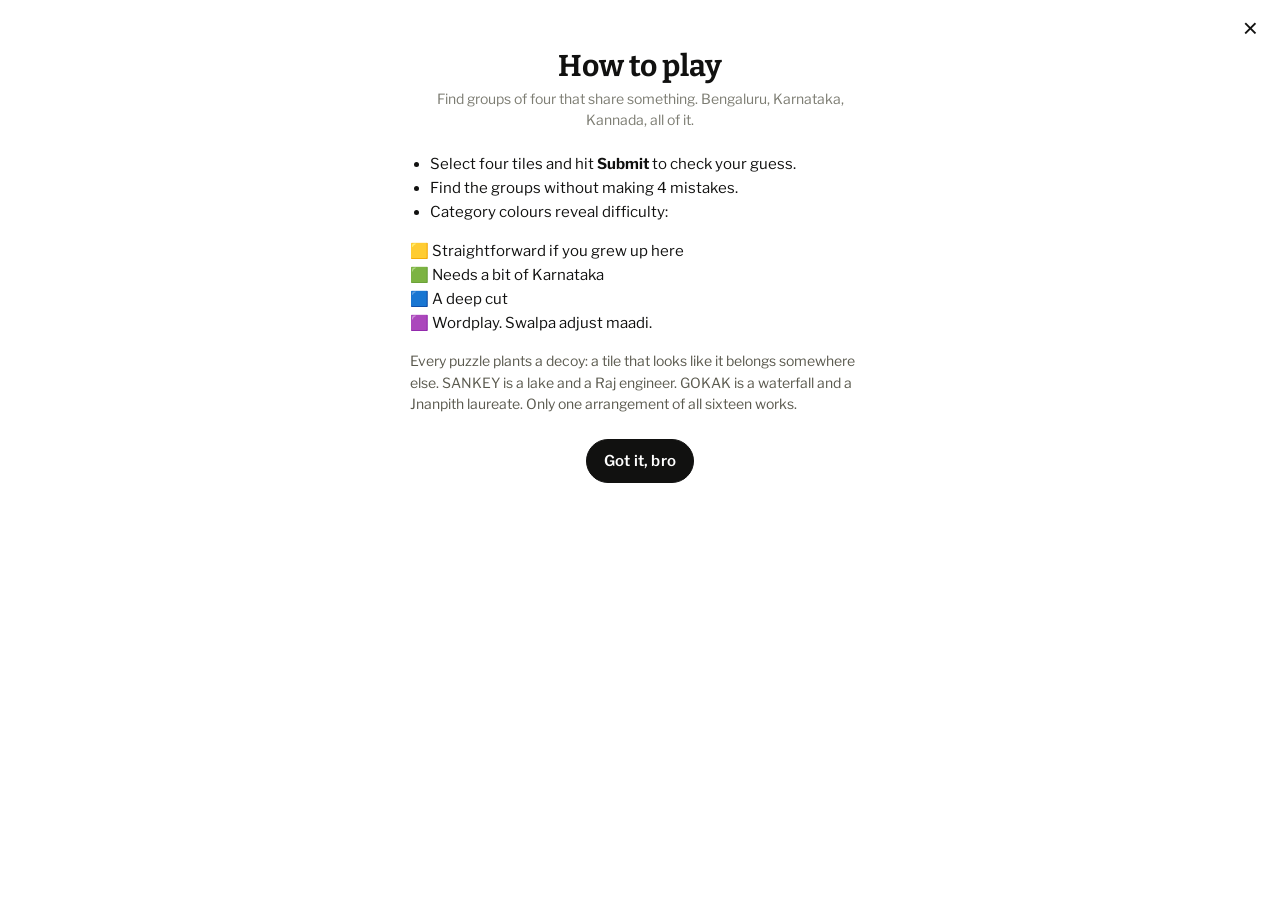
==== index.html @ 55af541d "Namma Konnecshuns: a Bengaluru and Karnataka Connections A replica of the NYT Connections board (til" ====
<!doctype html>
<html lang="en">
<head>
<meta charset="utf-8">
<meta name="viewport" content="width=device-width,initial-scale=1,viewport-fit=cover">
<title>Namma Konnecshuns</title>
<meta name="description" content="A Bengaluru and Karnataka edition of Connections. Find four groups of four.">
<link rel="preconnect" href="https://fonts.googleapis.com">
<link rel="preconnect" href="https://fonts.gstatic.com" crossorigin>
<link href="https://fonts.googleapis.com/css2?family=Bitter:wght@700;800&family=Libre+Franklin:wght@400;500;600;700;800&display=swap" rel="stylesheet">
<link rel="stylesheet" href="style.css">
</head>
<body>

<header>
  <div class="brand">
    <div class="wordmark"><span class="namma">Namma</span> Konnecshuns</div>
    <div class="date" id="today"></div>
  </div>
  <div class="hbtns">
    <button class="icon-btn" id="howBtn">How to play</button>
    <button class="icon-btn" id="archBtn">Puzzles</button>
  </div>
</header>

<main>
  <div class="tagline">Create four groups of four!</div>
  <div class="puzzle-name" id="puzzleName"></div>

  <div id="board">
    <div id="solved"></div>
    <div id="grid"></div>
  </div>

  <div class="mistakes">
    <span>Mistakes remaining:</span>
    <span id="dots" style="display:flex;gap:8px"></span>
  </div>

  <div class="controls">
    <button class="btn" id="shuffle">Shuffle</button>
    <button class="btn" id="deselect">Deselect all</button>
    <button class="btn filled" id="submit">Submit</button>
  </div>
</main>

<div id="toast"></div>

<!-- how to play -->
<div class="overlay" id="how">
  <button class="close-x" data-close>&times;</button>
  <div class="sheet">
    <h2>How to play</h2>
    <div class="sub">Find groups of four that share something. Bengaluru, Karnataka, Kannada, all of it.</div>
    <ul>
      <li>Select four tiles and hit <b>Submit</b> to check your guess.</li>
      <li>Find the groups without making 4 mistakes.</li>
      <li>Category colours reveal difficulty:</li>
    </ul>
    <ul style="list-style:none;padding-left:0">
      <li>🟨 Straightforward if you grew up here</li>
      <li>🟩 Needs a bit of Karnataka</li>
      <li>🟦 A deep cut</li>
      <li>🟪 Wordplay. Swalpa adjust maadi.</li>
    </ul>
    <p style="color:#5a594e;font-size:14px">Every puzzle plants a decoy: a tile that looks like it belongs somewhere else. SANKEY is a lake and a Raj engineer. GOKAK is a waterfall and a Jnanpith laureate. Only one arrangement of all sixteen works.</p>
    <button class="btn filled" data-close style="margin-top:10px">Got it, bro</button>
  </div>
</div>

<!-- archive -->
<div class="overlay" id="archive">
  <button class="close-x" data-close>&times;</button>
  <div class="sheet">
    <h2>Puzzles</h2>
    <div class="sub">48 puzzles. They are meant to be hard. Progress saves on this device.</div>
    <div class="plist" id="plist"></div>
  </div>
</div>

<!-- results -->
<div class="overlay" id="results">
  <button class="close-x" data-close>&times;</button>
  <div class="sheet">
    <h2 id="resTitle"></h2>
    <div class="sub" id="resSub"></div>
    <div class="emoji-grid" id="emojiGrid"></div>
    <div style="display:flex;flex-direction:column;gap:10px;align-items:center">
      <button class="btn filled" id="shareBtn">Share results</button>
      <button class="btn" id="nextBtn">Next puzzle</button>
      <button class="btn" id="replayBtn">Replay this one</button>
      <button class="btn" data-close style="border:none;text-decoration:underline">Back to board</button>
    </div>
  </div>
</div>

<script src="puzzles.js"></script>
<script src="app.js"></script>
</body>
</html>
---- style.css ----
/* Namma Konnecshuns - light is the home theme; dark is a full second palette. */
:root{
  /* category colours are the game's identity - identical in both themes */
  --yellow:#f9df6d;
  --green:#a0c35a;
  --blue:#b0c4ef;
  --purple:#ba81c5;
  --on-cat:#12120f;

  --bg:#fff;
  --ink:#111110;
  --muted:#7c7c72;
  --line:#dcdcd4;
  --tile:#efefe6;
  --tile-hover:#e5e5da;
  --selected:#5a594e;
  --sel-ink:#fff;
  --btn-hover:#f2f2ec;
  --disabled:#c3c3bb;
  --accent:#d3492f;
  --ok:#3f7d1f;
  --bad:#b03030;
  --board:624px;
}
:root:not([data-theme="light"]) { color-scheme:light }
@media (prefers-color-scheme:dark){
  :root:not([data-theme="light"]){
    --bg:#121214;
    --ink:#eceae4;
    --muted:#8d8d85;
    --line:#2c2c30;
    --tile:#2c2c2f;
    --tile-hover:#3a3a3e;
    --selected:#6f6e60;
    --sel-ink:#fff;
    --btn-hover:#232326;
    --disabled:#4b4b50;
    --accent:#ff7a63;
    --ok:#8ec45c;
    --bad:#e2705f;
    color-scheme:dark;
  }
}
:root[data-theme="dark"]{
  --bg:#121214;
  --ink:#eceae4;
  --muted:#8d8d85;
  --line:#2c2c30;
  --tile:#2c2c2f;
  --tile-hover:#3a3a3e;
  --selected:#6f6e60;
  --sel-ink:#fff;
  --btn-hover:#232326;
  --disabled:#4b4b50;
  --accent:#ff7a63;
  --ok:#8ec45c;
  --bad:#e2705f;
  color-scheme:dark;
}

*{box-sizing:border-box;-webkit-tap-highlight-color:transparent}
html,body{margin:0;padding:0}
body{
  background:var(--bg);
  color:var(--ink);
  font-family:'Libre Franklin',"Helvetica Neue",Helvetica,Arial,sans-serif;
  display:flex;flex-direction:column;align-items:center;
  min-height:100dvh;
  overflow-x:hidden;
}
:focus-visible{outline:2px solid var(--ink);outline-offset:2px}

/* ---------- header ---------- */
header{
  width:100%;border-bottom:1px solid var(--line);
  display:flex;align-items:center;justify-content:space-between;
  padding:10px 16px;gap:12px;
}
.brand{display:flex;align-items:baseline;gap:10px;min-width:0}
.wordmark{
  font-family:'Bitter',Georgia,'Times New Roman',serif;
  font-weight:700;font-size:26px;letter-spacing:-.4px;white-space:nowrap;
}
.wordmark .namma{color:var(--accent)}
.date{font-size:12px;color:var(--muted);letter-spacing:.4px;white-space:nowrap}
.hbtns{display:flex;gap:8px;flex-shrink:0}
.icon-btn{
  border:1px solid var(--ink);background:transparent;color:var(--ink);border-radius:999px;
  padding:6px 14px;font:inherit;font-size:12px;font-weight:600;cursor:pointer;letter-spacing:.3px;
}
.icon-btn:hover{background:var(--btn-hover)}

/* ---------- main ---------- */
main{width:100%;max-width:var(--board);padding:14px 16px 40px;display:flex;flex-direction:column;align-items:center}
.tagline{font-size:16px;margin:10px 0 6px;font-weight:500}
.puzzle-name{font-size:12px;letter-spacing:1.2px;text-transform:uppercase;color:var(--muted);margin-bottom:14px}

#board{width:100%;display:flex;flex-direction:column;gap:8px}

.solved-row{
  border-radius:6px;height:80px;color:var(--on-cat);
  display:flex;flex-direction:column;align-items:center;justify-content:center;
  text-align:center;padding:6px 10px;animation:drop .35s ease;
}
.solved-row .cat{font-weight:800;font-size:clamp(13px,3.4vw,17px);letter-spacing:.2px;text-transform:uppercase}
.solved-row .members{font-size:clamp(12px,3.2vw,16px);margin-top:2px}
.lv0{background:var(--yellow)}
.lv1{background:var(--green)}
.lv2{background:var(--blue)}
.lv3{background:var(--purple)}
@keyframes drop{from{opacity:0;transform:translateY(-8px) scale(.98)}to{opacity:1;transform:none}}

#grid{display:grid;grid-template-columns:repeat(4,minmax(0,1fr));gap:8px}
.tile{
  height:80px;border:none;border-radius:6px;background:var(--tile);color:var(--ink);
  font-family:inherit;font-weight:800;letter-spacing:.2px;text-transform:uppercase;
  font-size:16px;line-height:1.05;cursor:pointer;padding:4px 3px;
  display:flex;align-items:center;justify-content:center;text-align:center;
  transition:background .1s ease,color .1s ease,transform .08s ease;
  word-break:normal;overflow-wrap:normal;white-space:normal;overflow:hidden;
}
.tile:hover{background:var(--tile-hover)}
.tile.sel,.tile.sel:hover{background:var(--selected);color:var(--sel-ink)}
.tile.pop{animation:pop .12s ease}
@keyframes pop{50%{transform:scale(1.06)}}
.tile.jiggle{animation:jiggle .55s ease}
@keyframes jiggle{
  10%,90%{transform:translateX(-2px)}
  20%,80%{transform:translateX(3px)}
  30%,50%,70%{transform:translateX(-5px)}
  40%,60%{transform:translateX(5px)}
}
.tile.bounce{animation:bounce .45s ease}
@keyframes bounce{
  30%{transform:translateY(-11px)}
  60%{transform:translateY(0)}
  80%{transform:translateY(-4px)}
  100%{transform:translateY(0)}
}

/* ---------- mistakes + controls ---------- */
.mistakes{display:flex;align-items:center;gap:8px;margin:22px 0 16px;font-size:15px}
.dot{width:16px;height:16px;border-radius:50%;background:var(--selected);transition:transform .2s ease,opacity .2s ease}
.dot.gone{transform:scale(.1);opacity:0}
.controls{display:flex;gap:8px;flex-wrap:wrap;justify-content:center}
.btn{
  border:1px solid var(--ink);background:transparent;color:var(--ink);
  border-radius:999px;padding:12px 17px;font:inherit;font-size:15px;font-weight:600;
  cursor:pointer;letter-spacing:.2px;
}
.btn:hover:not(:disabled){background:var(--btn-hover)}
.btn:disabled{border-color:var(--disabled);color:var(--disabled);cursor:default}
.btn.filled{background:var(--ink);color:var(--bg)}
.btn.filled:hover:not(:disabled){opacity:.85}
.btn.filled:disabled{background:var(--disabled);border-color:var(--disabled);color:var(--bg)}

/* ---------- toast ---------- */
#toast{
  position:fixed;left:50%;top:88px;transform:translate(-50%,-14px);
  background:var(--ink);color:var(--bg);border-radius:6px;padding:11px 16px;
  font-size:14px;font-weight:600;opacity:0;pointer-events:none;
  transition:opacity .18s ease,transform .18s ease;z-index:60;white-space:nowrap;
}
#toast.show{opacity:1;transform:translate(-50%,0)}

/* ---------- overlays ---------- */
.overlay{
  position:fixed;inset:0;background:var(--bg);z-index:70;
  display:none;align-items:flex-start;justify-content:center;padding:24px 16px;overflow-y:auto;
}
.overlay.open{display:flex}
.sheet{width:100%;max-width:460px;text-align:center;padding-top:18px}
.sheet h2{font-family:'Bitter',Georgia,serif;font-size:30px;margin:6px 0 4px;text-wrap:balance}
.sheet .sub{font-size:14px;color:var(--muted);margin-bottom:22px;line-height:1.5}
.sheet p{font-size:15px;line-height:1.55;text-align:left}
.sheet ul{text-align:left;font-size:15px;line-height:1.6;padding-left:20px}
.close-x{position:absolute;top:14px;right:16px;background:none;border:none;color:var(--ink);font-size:26px;cursor:pointer;line-height:1}
.emoji-grid{display:inline-flex;flex-direction:column;gap:3px;margin:6px 0 20px;font-size:24px;line-height:1}
.plist{display:flex;flex-direction:column;gap:8px;margin-top:8px}
.pitem{
  display:flex;justify-content:space-between;align-items:center;gap:10px;
  border:1px solid var(--line);border-radius:8px;padding:12px 14px;
  background:transparent;color:var(--ink);cursor:pointer;font:inherit;font-size:15px;text-align:left;
}
.pitem:hover{background:var(--btn-hover)}
.pitem.active{border-color:var(--ink);border-width:2px}
.pitem .tag{font-size:11px;letter-spacing:.6px;text-transform:uppercase;color:var(--muted);white-space:nowrap}
.pitem .tag.done{color:var(--ok);font-weight:700}
.pitem .tag.lost{color:var(--bad);font-weight:700}

@media (max-width:560px){
  .wordmark{font-size:17px}
  header{padding:9px 12px}
  .icon-btn{font-size:11px;padding:5px 10px}
  main{padding:12px 12px 40px}
  .tile{height:76px;font-size:15px}
  #grid,#board{gap:6px}
  .solved-row{height:76px}
  .date{display:none}
  .btn{padding:11px 14px;font-size:14px}
}
@media (prefers-reduced-motion:reduce){
  *{animation-duration:.01ms !important;transition-duration:.01ms !important}
}
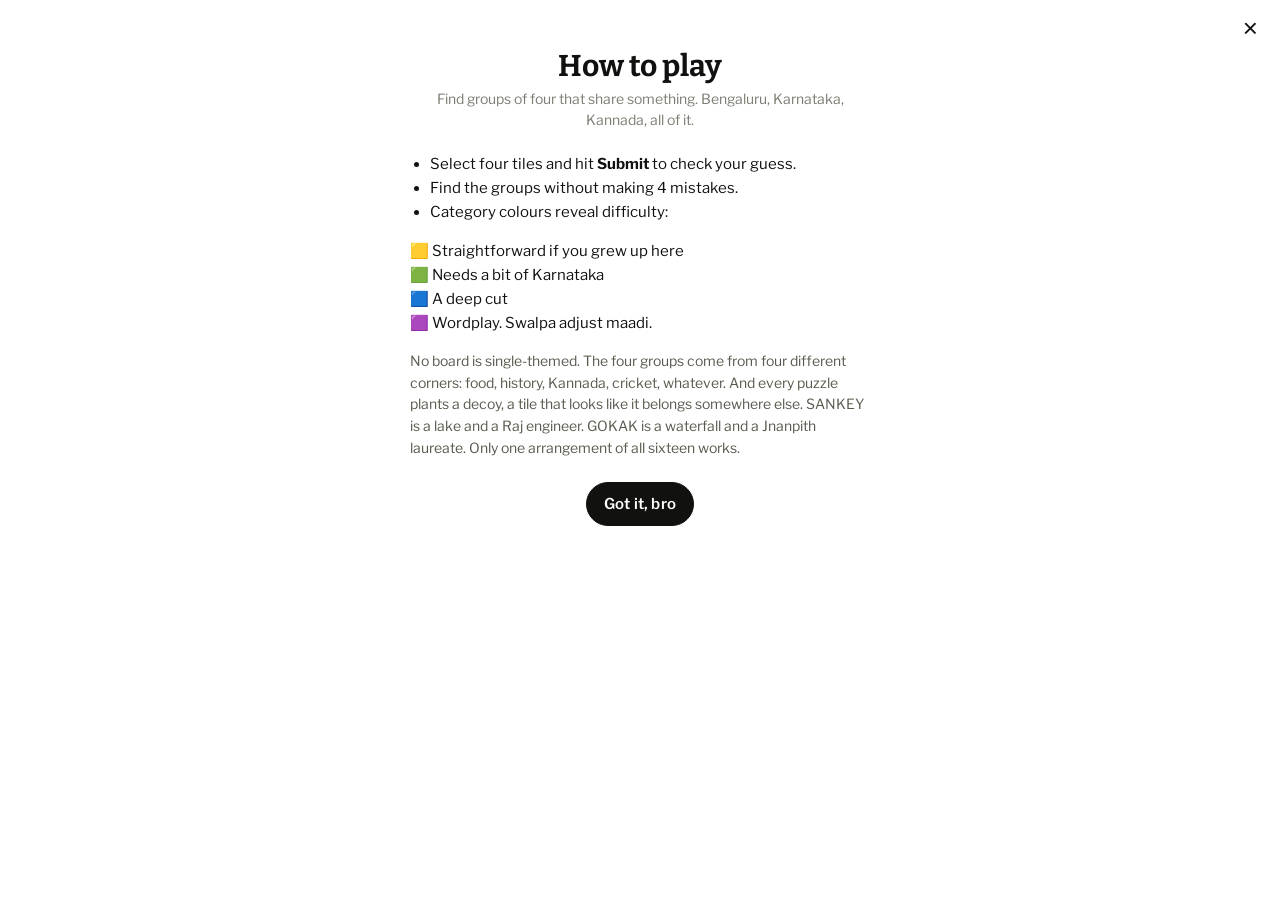
==== commit d0838570: "Mix domains within each puzzle, and play by date Single-themed boards were the giveaway: once you sa" ====
--- a/index.html
+++ b/index.html
@@ -19,13 +19,13 @@
   </div>
   <div class="hbtns">
     <button class="icon-btn" id="howBtn">How to play</button>
-    <button class="icon-btn" id="archBtn">Puzzles</button>
+    <button class="icon-btn" id="archBtn">Archive</button>
   </div>
 </header>
 
 <main>
   <div class="tagline">Create four groups of four!</div>
-  <div class="puzzle-name" id="puzzleName"></div>
+  <div class="puzzle-name" id="playing"></div>
 
   <div id="board">
     <div id="solved"></div>
@@ -63,7 +63,7 @@
       <li>🟦 A deep cut</li>
       <li>🟪 Wordplay. Swalpa adjust maadi.</li>
     </ul>
-    <p style="color:#5a594e;font-size:14px">Every puzzle plants a decoy: a tile that looks like it belongs somewhere else. SANKEY is a lake and a Raj engineer. GOKAK is a waterfall and a Jnanpith laureate. Only one arrangement of all sixteen works.</p>
+    <p style="color:#5a594e;font-size:14px">No board is single-themed. The four groups come from four different corners: food, history, Kannada, cricket, whatever. And every puzzle plants a decoy, a tile that looks like it belongs somewhere else. SANKEY is a lake and a Raj engineer. GOKAK is a waterfall and a Jnanpith laureate. Only one arrangement of all sixteen works.</p>
     <button class="btn filled" data-close style="margin-top:10px">Got it, bro</button>
   </div>
 </div>
@@ -72,8 +72,8 @@
 <div class="overlay" id="archive">
   <button class="close-x" data-close>&times;</button>
   <div class="sheet">
-    <h2>Puzzles</h2>
-    <div class="sub">48 puzzles. They are meant to be hard. Progress saves on this device.</div>
+    <h2>Archive</h2>
+    <div class="sub">A new puzzle every day. The last 48 days are here, which is one full turn through the bank. Progress saves on this device.</div>
     <div class="plist" id="plist"></div>
   </div>
 </div>
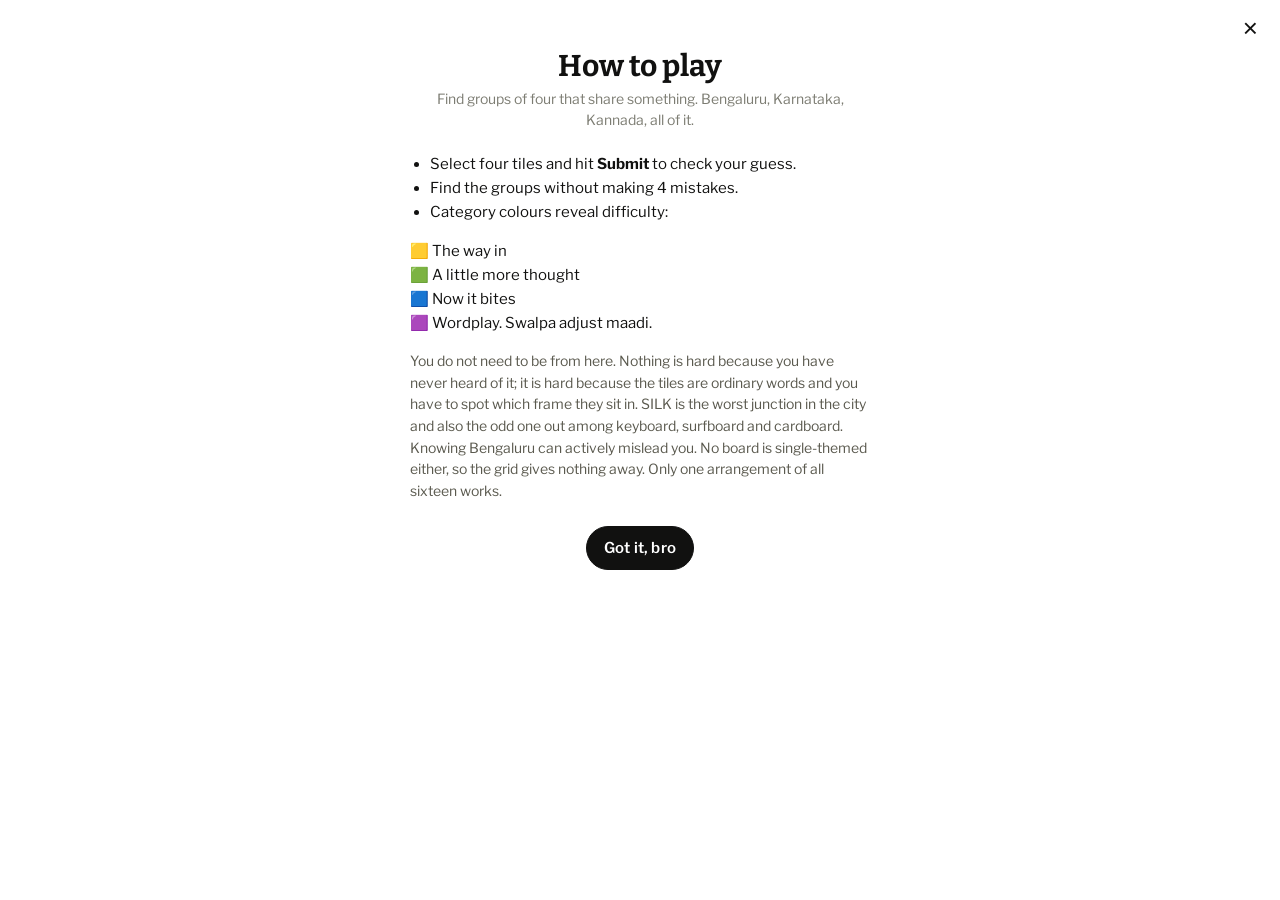
==== commit 5e28667c: "Make the hard part the frame, not the trivia Forty-eight categories were lists of proper nouns you e" ====
--- a/index.html
+++ b/index.html
@@ -58,12 +58,12 @@
       <li>Category colours reveal difficulty:</li>
     </ul>
     <ul style="list-style:none;padding-left:0">
-      <li>🟨 Straightforward if you grew up here</li>
-      <li>🟩 Needs a bit of Karnataka</li>
-      <li>🟦 A deep cut</li>
+      <li>🟨 The way in</li>
+      <li>🟩 A little more thought</li>
+      <li>🟦 Now it bites</li>
       <li>🟪 Wordplay. Swalpa adjust maadi.</li>
     </ul>
-    <p style="color:#5a594e;font-size:14px">No board is single-themed. The four groups come from four different corners: food, history, Kannada, cricket, whatever. And every puzzle plants a decoy, a tile that looks like it belongs somewhere else. SANKEY is a lake and a Raj engineer. GOKAK is a waterfall and a Jnanpith laureate. Only one arrangement of all sixteen works.</p>
+    <p style="color:#5a594e;font-size:14px">You do not need to be from here. Nothing is hard because you have never heard of it; it is hard because the tiles are ordinary words and you have to spot which frame they sit in. SILK is the worst junction in the city and also the odd one out among keyboard, surfboard and cardboard. Knowing Bengaluru can actively mislead you. No board is single-themed either, so the grid gives nothing away. Only one arrangement of all sixteen works.</p>
     <button class="btn filled" data-close style="margin-top:10px">Got it, bro</button>
   </div>
 </div>
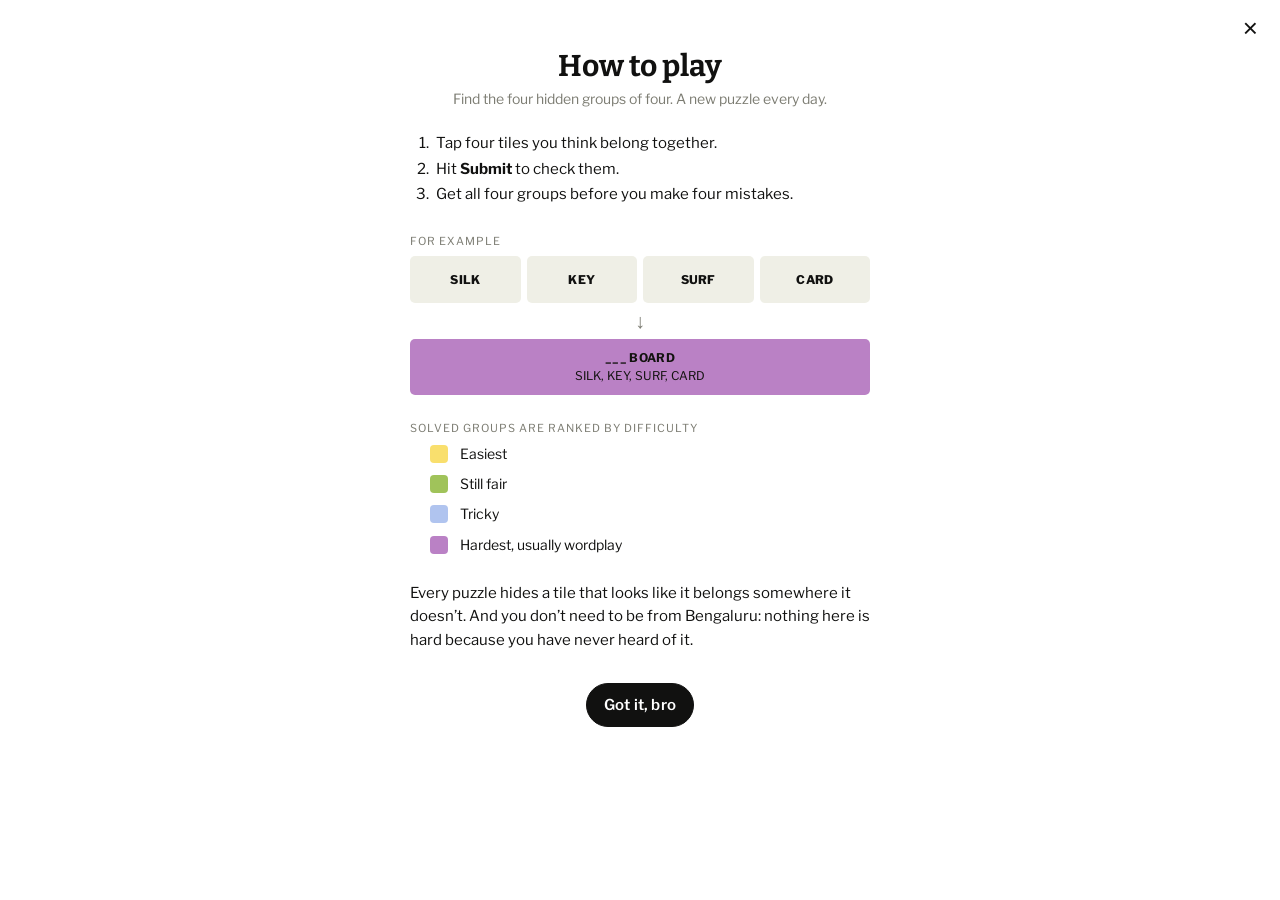
==== commit 7a0bf7d0: "Make the landing and instructions readable to a first-timer Nothing on the board told you that you t" ====
--- a/index.html
+++ b/index.html
@@ -26,6 +26,7 @@
 <main>
   <div class="tagline">Create four groups of four!</div>
   <div class="puzzle-name" id="playing"></div>
+  <div class="hint" id="hint">Tap four tiles that go together, then hit Submit.</div>
 
   <div id="board">
     <div id="solved"></div>
@@ -51,20 +52,37 @@
   <button class="close-x" data-close>&times;</button>
   <div class="sheet">
     <h2>How to play</h2>
-    <div class="sub">Find groups of four that share something. Bengaluru, Karnataka, Kannada, all of it.</div>
-    <ul>
-      <li>Select four tiles and hit <b>Submit</b> to check your guess.</li>
-      <li>Find the groups without making 4 mistakes.</li>
-      <li>Category colours reveal difficulty:</li>
+    <div class="sub">Find the four hidden groups of four. A new puzzle every day.</div>
+
+    <ol class="steps">
+      <li>Tap four tiles you think belong together.</li>
+      <li>Hit <b>Submit</b> to check them.</li>
+      <li>Get all four groups before you make four mistakes.</li>
+    </ol>
+
+    <div class="eg-label">For example</div>
+    <div class="demo">
+      <div class="demo-row">
+        <div class="t">SILK</div><div class="t">KEY</div><div class="t">SURF</div><div class="t">CARD</div>
+      </div>
+      <div class="demo-arrow">&darr;</div>
+      <div class="demo-solved lv3">
+        <b>___ BOARD</b>
+        <span>SILK, KEY, SURF, CARD</span>
+      </div>
+    </div>
+
+    <div class="eg-label">Solved groups are ranked by difficulty</div>
+    <ul class="legend">
+      <li><span class="swatch lv0"></span> Easiest</li>
+      <li><span class="swatch lv1"></span> Still fair</li>
+      <li><span class="swatch lv2"></span> Tricky</li>
+      <li><span class="swatch lv3"></span> Hardest, usually wordplay</li>
     </ul>
-    <ul style="list-style:none;padding-left:0">
-      <li>🟨 The way in</li>
-      <li>🟩 A little more thought</li>
-      <li>🟦 Now it bites</li>
-      <li>🟪 Wordplay. Swalpa adjust maadi.</li>
-    </ul>
-    <p style="color:#5a594e;font-size:14px">You do not need to be from here. Nothing is hard because you have never heard of it; it is hard because the tiles are ordinary words and you have to spot which frame they sit in. SILK is the worst junction in the city and also the odd one out among keyboard, surfboard and cardboard. Knowing Bengaluru can actively mislead you. No board is single-themed either, so the grid gives nothing away. Only one arrangement of all sixteen works.</p>
-    <button class="btn filled" data-close style="margin-top:10px">Got it, bro</button>
+
+    <p>Every puzzle hides a tile that looks like it belongs somewhere it doesn&rsquo;t. And you don&rsquo;t need to be from Bengaluru: nothing here is hard because you have never heard of it.</p>
+
+    <button class="btn filled" data-close style="margin-top:16px">Got it, bro</button>
   </div>
 </div>
 
@@ -73,7 +91,7 @@
   <button class="close-x" data-close>&times;</button>
   <div class="sheet">
     <h2>Archive</h2>
-    <div class="sub">A new puzzle every day. The last 48 days are here, which is one full turn through the bank. Progress saves on this device.</div>
+    <div class="sub">Every past day is playable. Finish today&rsquo;s, then work backwards. Each day saves separately on this device.</div>
     <div class="plist" id="plist"></div>
   </div>
 </div>
--- a/style.css
+++ b/style.css
@@ -94,6 +94,9 @@
 main{width:100%;max-width:var(--board);padding:14px 16px 40px;display:flex;flex-direction:column;align-items:center}
 .tagline{font-size:16px;margin:10px 0 6px;font-weight:500}
 .puzzle-name{font-size:12px;letter-spacing:1.2px;text-transform:uppercase;color:var(--muted);margin-bottom:14px}
+/* first-timer nudge; removes itself once a guess has been made */
+.hint{font-size:13px;color:var(--muted);margin:-8px 0 14px;text-align:center}
+.hint.gone{display:none}
 
 #board{width:100%;display:flex;flex-direction:column;gap:8px}
 
@@ -174,6 +177,22 @@
 .sheet .sub{font-size:14px;color:var(--muted);margin-bottom:22px;line-height:1.5}
 .sheet p{font-size:15px;line-height:1.55;text-align:left}
 .sheet ul{text-align:left;font-size:15px;line-height:1.6;padding-left:20px}
+.steps{text-align:left;font-size:15px;line-height:1.7;padding-left:22px;margin:0 0 26px}
+.steps li{padding-left:4px}
+.eg-label{font-size:11px;letter-spacing:1px;text-transform:uppercase;color:var(--muted);text-align:left;margin-bottom:8px}
+.demo{margin:0 0 26px}
+.demo-row{display:grid;grid-template-columns:repeat(4,minmax(0,1fr));gap:6px}
+.demo-row .t{
+  background:var(--tile);color:var(--ink);border-radius:5px;padding:16px 2px;
+  font-weight:800;font-size:12px;letter-spacing:.2px;text-align:center;
+}
+.demo-arrow{color:var(--muted);font-size:20px;line-height:1;margin:8px 0}
+.demo-solved{border-radius:5px;padding:11px 8px;color:var(--on-cat)}
+.demo-solved b{display:block;font-size:12px;letter-spacing:.3px}
+.demo-solved span{font-size:12px}
+.legend{list-style:none;padding-left:0;display:flex;flex-direction:column;gap:8px;margin:0 0 26px}
+.legend li{display:flex;align-items:center;gap:12px;font-size:14px}
+.swatch{width:18px;height:18px;border-radius:4px;flex-shrink:0}
 .close-x{position:absolute;top:14px;right:16px;background:none;border:none;color:var(--ink);font-size:26px;cursor:pointer;line-height:1}
 .emoji-grid{display:inline-flex;flex-direction:column;gap:3px;margin:6px 0 20px;font-size:24px;line-height:1}
 .plist{display:flex;flex-direction:column;gap:8px;margin-top:8px}
